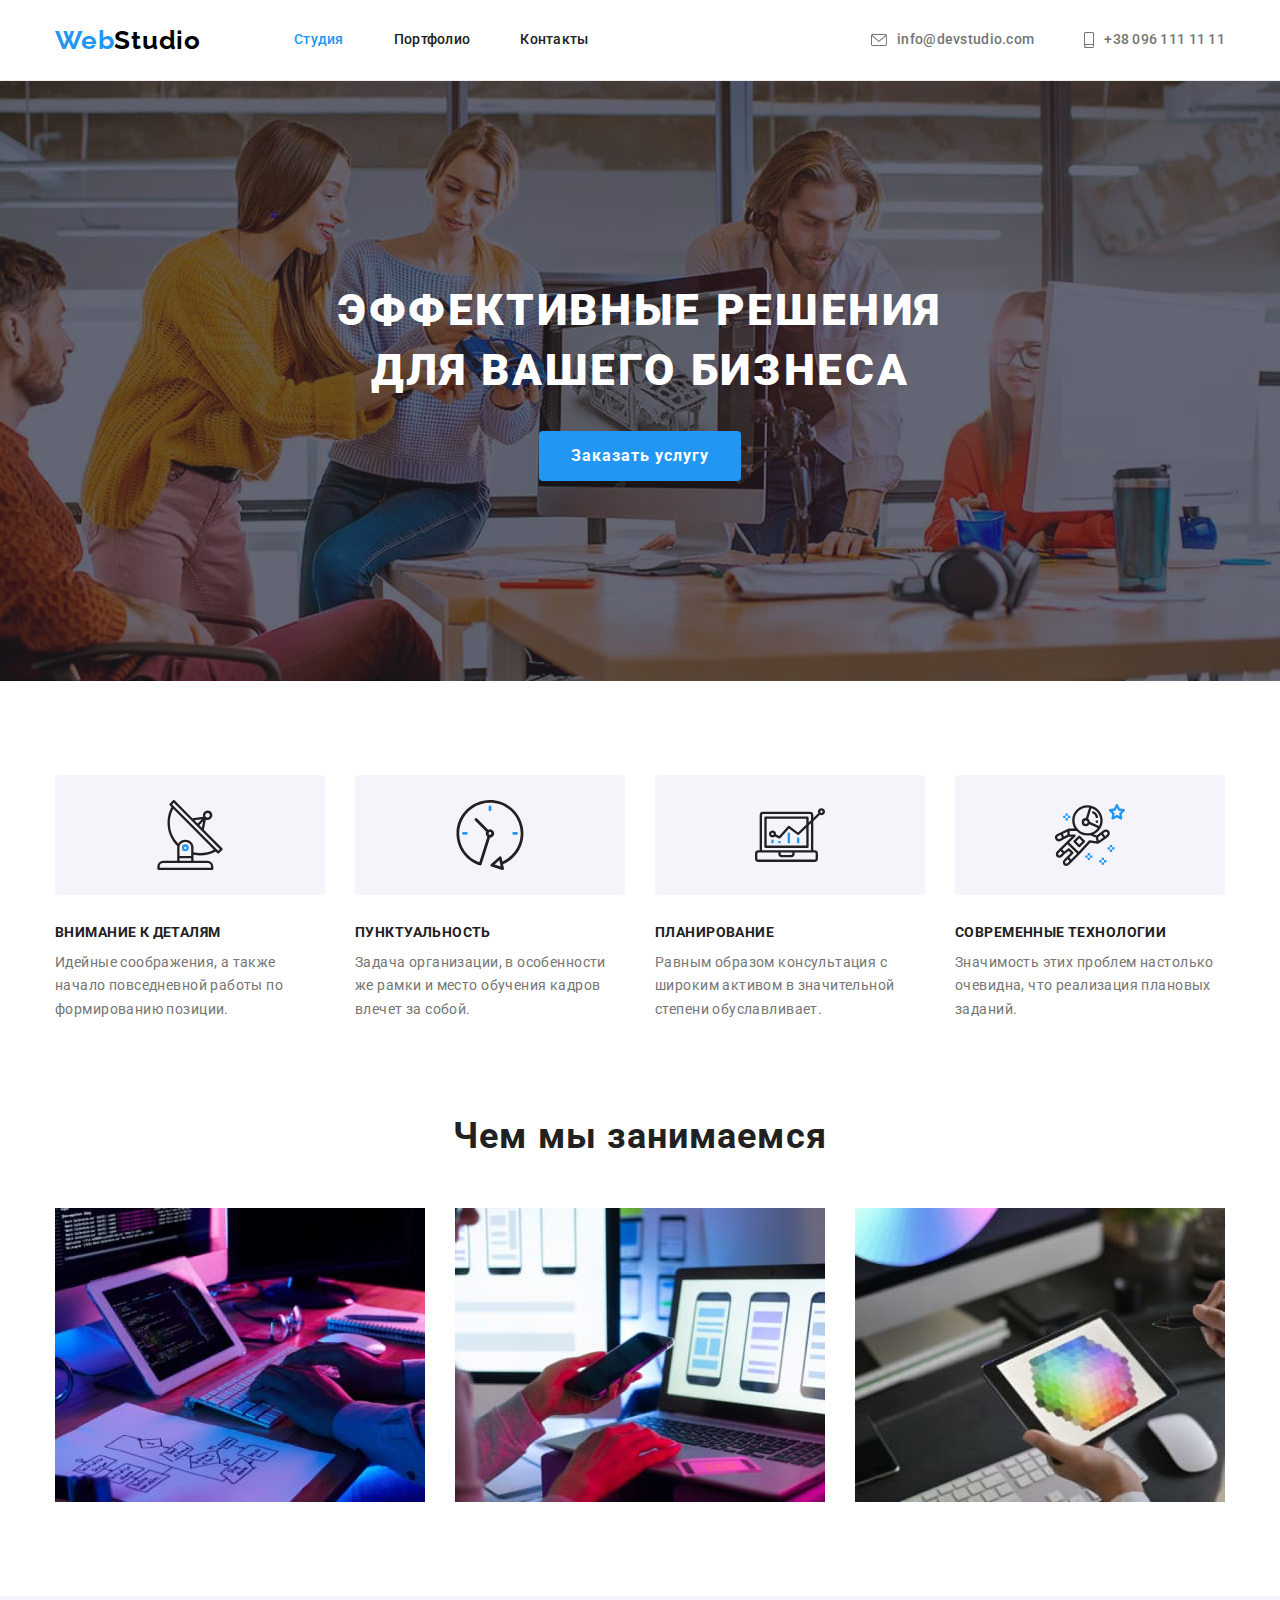
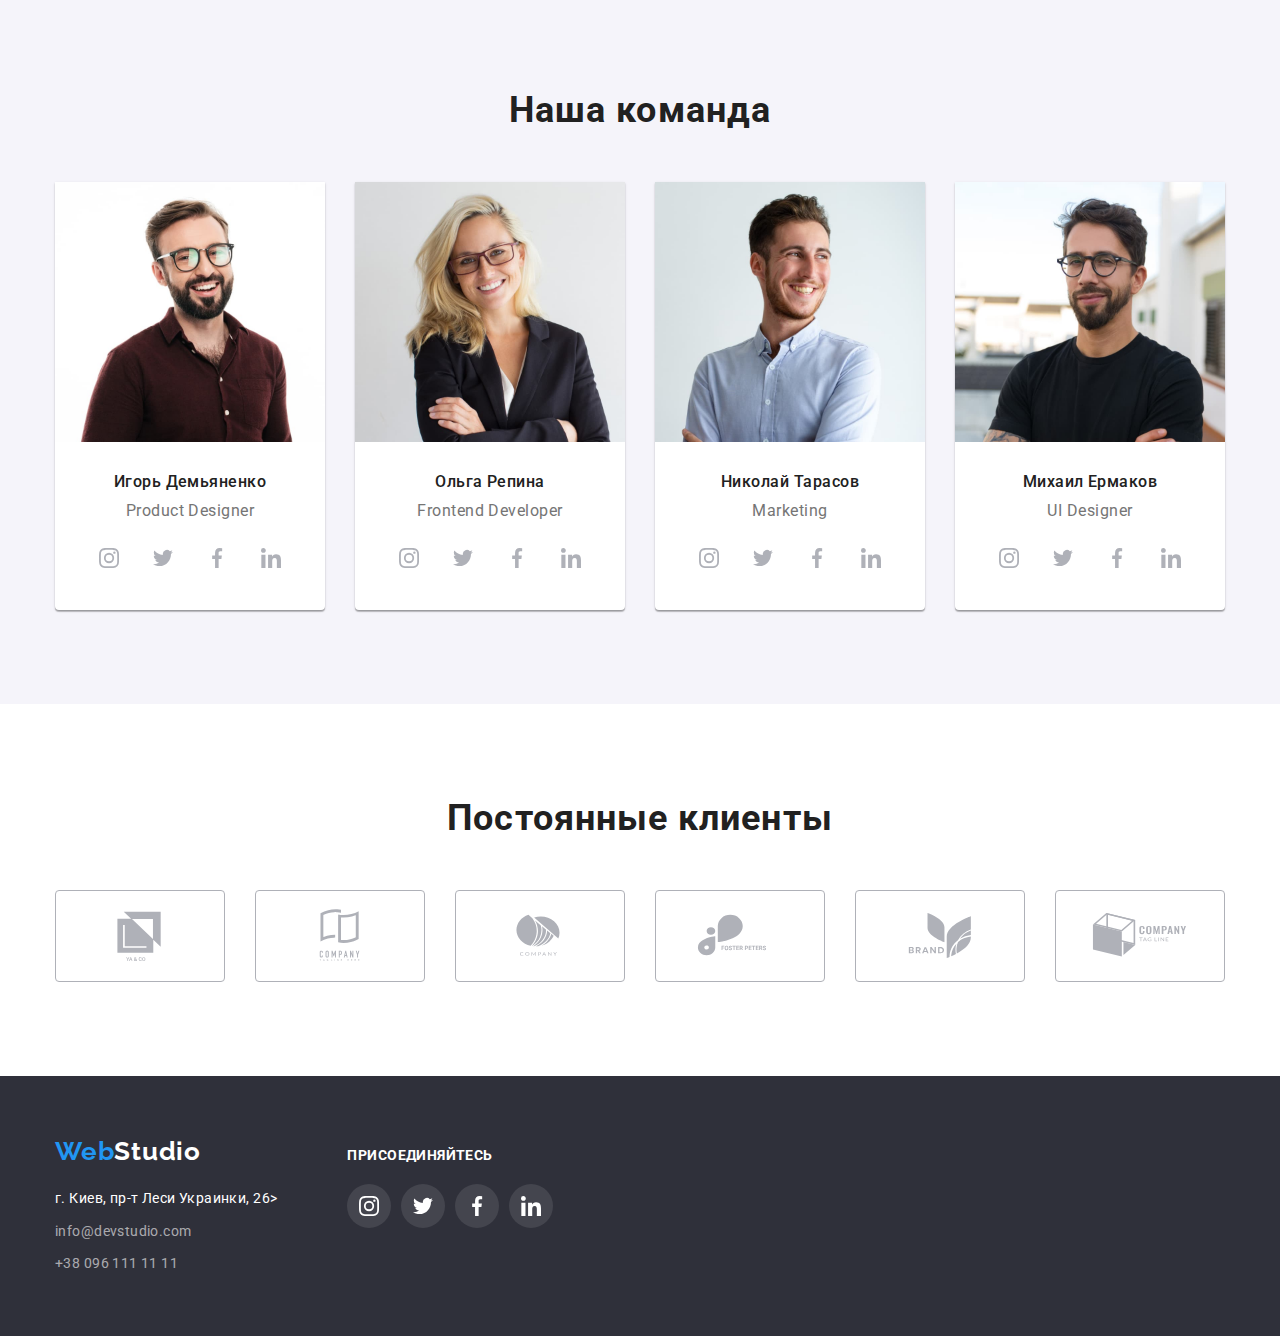
==== index.html @ 67832070 "data-cloned" ====
<!DOCTYPE html>
<html lang="ru">
  <head>
    <meta charset="UTF-8" />
    <meta http-equiv="X-UA-Compatible" content="IE=edge" />
    <meta name="viewport" content="width=device-width, initial-scale=1.0" />
    <title>WebStudio</title>
    <link
      href="https://fonts.googleapis.com/css2?family=Raleway:wght@700&family=Roboto:wght@400;500;700;900&display=swap"
      rel="stylesheet"
    />
    <link
      rel="stylesheet"
      href="https://cdnjs.cloudflare.com/ajax/libs/modern-normalize/1.1.0/modern-normalize.min.css"
    />
    <link rel="stylesheet" href="./css/styles.css" />
  </head>
  <body>
    <!-- Header -->
    <header class="header">
      <div class="container main-nav">
        <a href="index.html" lang="en" class="logo">Web<span class="header-logo">Studio</span></a>
        <nav>
          <ul class="site-nav list">
            <li class="list-item">
              <a class="link nav-link current" href="./index.html">Студия</a>
            </li>
            <li class="list-item">
              <a class="link nav-link" href="./portfolio.html">Портфолио</a>
            </li>
            <li class="list-item"><a class="link nav-link" href="">Контакты</a></li>
          </ul>
        </nav>
        <ul class="contact-list list">
          <li class="list-item">
            <a class="link contact-link" href="mailto:info@devstudio.com">
              <svg class="contact-icon" width="16" height="12">
                <use href="./images/symbol-defs.svg#icon-envelope"></use>
              </svg>
              info@devstudio.com
            </a>
          </li>
          <li class="list-item">
            <a class="link contact-link" href="tel:+380961111111">
              <svg class="contact-icon" width="10" height="16">
                <use href="./images/symbol-defs.svg#icon-smartphone"></use>
              </svg>
              +38 096 111 11 11
            </a>
          </li>
        </ul>
      </div>
    </header>
    <!-- Main  -->
    <main>
      <!-- Hero -->
      <section class="hero section">
        <div class="container">
          <h1 class="hero-title">Эффективные решения для вашего бизнеса</h1>
          <button class="button" type="button">Заказать услугу</button>
        </div>
      </section>
      <!-- Studio features -->
      <section class="features section">
        <div class="container">
          <h2 class="title visually-hidden">Особенности</h2>
          <ul class="features-list list">
            <li class="list-item">
              <div class="feature-box">
                <svg class="feature-icon">
                  <use href="./images/symbol-defs.svg#icon-attentiveness"></use>
                </svg>
              </div>
              <h3 class="sub-title">Внимание к деталям</h3>
              <p class="text">
                Идейные соображения, а также начало повседневной работы по формированию позиции.
              </p>
            </li>
            <li class="list-item">
              <div class="feature-box">
                <svg class="feature-icon">
                  <use href="./images/symbol-defs.svg#icon-punctuality"></use>
                </svg>
              </div>
              <h3 class="sub-title">Пунктуальность</h3>
              <p class="text">
                Задача организации, в особенности же рамки и место обучения кадров влечет за собой.
              </p>
            </li>
            <li class="list-item">
              <div class="feature-box">
                <svg class="feature-icon">
                  <use href="./images/symbol-defs.svg#icon-planning"></use>
                </svg>
              </div>
              <h3 class="sub-title">Планирование</h3>
              <p class="text">
                Равным образом консультация с широким активом в значительной степени обуславливает.
              </p>
            </li>
            <li class="list-item">
              <div class="feature-box">
                <svg class="feature-icon">
                  <use href="./images/symbol-defs.svg#icon-astronaut"></use>
                </svg>
              </div>
              <h3 class="sub-title">Современные технологии</h3>
              <p class="text">
                Значимость этих проблем настолько очевидна, что реализация плановых заданий.
              </p>
            </li>
          </ul>
        </div>
      </section>
      <!-- Doing something important))) -->
      <section class="section no-padding">
        <div class="container">
          <h2 class="title">Чем мы занимаемся</h2>
          <ul class="list works-list">
            <li class="list-item">
              <img
                class="works-img"
                src="./images/picture-1.jpg"
                alt="разработчик пишет десктопное приложение"
              />
            </li>
            <li class="list-item">
              <img
                class="works-img"
                src="./images/picture-2.jpg"
                alt="разработчик создает крос-платформенное приложение"
              />
            </li>
            <li class="list-item">
              <img
                class="works-img"
                src="./images/picture-3.jpg"
                alt="разработчик создает графический дизайн"
              />
            </li>
          </ul>
        </div>
      </section>
      <!-- My young team and me))) -->
      <section class="team section">
        <div class="container">
          <h2 class="title">Наша команда</h2>
          <ul class="list team-list">
            <li class="team-item">
              <div class="card-thumb">
                <div>
                  <img src="./images/photo-1.jpg" alt="Игорь Демьяненко" />
                </div>
                <div class="card-content">
                  <h3 class="name">Игорь Демьяненко</h3>
                  <p class="position" lang="en">Product Designer</p>
                  <ul class="social-networks list">
                    <li class="list-item">
                      <a class="social-link link" href="">
                        <svg class="social-icon">
                          <use href="./images/symbol-defs.svg#icon-instagram"></use>
                        </svg>
                      </a>
                    </li>
                    <li class="list-item">
                      <a class="social-link link" href="">
                        <svg class="social-icon">
                          <use href="./images/symbol-defs.svg#icon-twitter"></use>
                        </svg>
                      </a>
                    </li>
                    <li class="list-item">
                      <a class="social-link link" href="">
                        <svg class="social-icon">
                          <use href="./images/symbol-defs.svg#icon-facebook"></use>
                        </svg>
                      </a>
                    </li>
                    <li class="list-item">
                      <a class="social-link link" href="">
                        <svg class="social-icon">
                          <use href="./images/symbol-defs.svg#icon-linkedin"></use>
                        </svg>
                      </a>
                    </li>
                  </ul>
                </div>
              </div>
            </li>
            <li class="team-item">
              <div class="card-thumb">
                <div>
                  <img src="./images/photo-2.jpg" alt="Ольга Репина" />
                </div>
                <div class="card-content">
                  <h3 class="name">Ольга Репина</h3>
                  <p class="position" lang="en">Frontend Developer</p>
                  <ul class="social-networks list">
                    <li class="list-item">
                      <a class="social-link link" href="">
                        <svg class="social-icon">
                          <use href="./images/symbol-defs.svg#icon-instagram"></use>
                        </svg>
                      </a>
                    </li>
                    <li class="list-item">
                      <a class="social-link link" href="">
                        <svg class="social-icon">
                          <use href="./images/symbol-defs.svg#icon-twitter"></use>
                        </svg>
                      </a>
                    </li>
                    <li class="list-item">
                      <a class="social-link link" href="">
                        <svg class="social-icon">
                          <use href="./images/symbol-defs.svg#icon-facebook"></use>
                        </svg>
                      </a>
                    </li>
                    <li class="list-item">
                      <a class="social-link link" href="">
                        <svg class="social-icon">
                          <use href="./images/symbol-defs.svg#icon-linkedin"></use>
                        </svg>
                      </a>
                    </li>
                  </ul>
                </div>
              </div>
            </li>
            <li class="team-item">
              <div class="card-thumb">
                <div>
                  <img src="./images/photo-3.jpg" alt="Николай Тарасов" />
                </div>
                <div class="card-content">
                  <h3 class="name">Николай Тарасов</h3>
                  <p class="position" lang="en">Marketing</p>
                  <ul class="social-networks list">
                    <li class="list-item">
                      <a class="social-link link" href="">
                        <svg class="social-icon">
                          <use href="./images/symbol-defs.svg#icon-instagram"></use>
                        </svg>
                      </a>
                    </li>
                    <li class="list-item">
                      <a class="social-link link" href="">
                        <svg class="social-icon">
                          <use href="./images/symbol-defs.svg#icon-twitter"></use>
                        </svg>
                      </a>
                    </li>
                    <li class="list-item">
                      <a class="social-link link" href="">
                        <svg class="social-icon">
                          <use href="./images/symbol-defs.svg#icon-facebook"></use>
                        </svg>
                      </a>
                    </li>
                    <li class="list-item">
                      <a class="social-link link" href="">
                        <svg class="social-icon">
                          <use href="./images/symbol-defs.svg#icon-linkedin"></use>
                        </svg>
                      </a>
                    </li>
                  </ul>
                </div>
              </div>
            </li>
            <li class="team-item">
              <div class="card-thumb">
                <div>
                  <img src="./images/photo-4.jpg" alt="Михаил Ермаков" />
                </div>
                <div class="card-content">
                  <h3 class="name">Михаил Ермаков</h3>
                  <p class="position" lang="en">UI Designer</p>
                  <ul class="social-networks list">
                    <li class="list-item">
                      <a class="social-link link" href="">
                        <svg class="social-icon">
                          <use href="./images/symbol-defs.svg#icon-instagram"></use>
                        </svg>
                      </a>
                    </li>
                    <li class="list-item">
                      <a class="social-link link" href="">
                        <svg class="social-icon">
                          <use href="./images/symbol-defs.svg#icon-twitter"></use>
                        </svg>
                      </a>
                    </li>
                    <li class="list-item">
                      <a class="social-link link" href="">
                        <svg class="social-icon">
                          <use href="./images/symbol-defs.svg#icon-facebook"></use>
                        </svg>
                      </a>
                    </li>
                    <li class="list-item">
                      <a class="social-link link" href="">
                        <svg class="social-icon">
                          <use href="./images/symbol-defs.svg#icon-linkedin"></use>
                        </svg>
                      </a>
                    </li>
                  </ul>
                </div>
              </div>
            </li>
          </ul>
        </div>
      </section>
      <!-- CLIENTS -->
      <section class="section">
        <div class="container">
          <h2 class="title">Постоянные клиенты</h2>
          <ul class="client-list list">
            <li class="list-item">
              <a class="client-link link" href="">
                <svg class="client-icon">
                  <use href="./images/symbol-defs.svg#icon-client-1"></use>
                </svg>
              </a>
            </li>
            <li class="list-item">
              <a class="client-link link" href="">
                <svg class="client-icon">
                  <use href="./images/symbol-defs.svg#icon-client-2"></use>
                </svg>
              </a>
            </li>
            <li class="list-item">
              <a class="client-link link" href="">
                <svg class="client-icon">
                  <use href="./images/symbol-defs.svg#icon-client-3"></use>
                </svg>
              </a>
            </li>
            <li class="list-item">
              <a class="client-link link" href="">
                <svg class="client-icon">
                  <use href="./images/symbol-defs.svg#icon-client-4"></use>
                </svg>
              </a>
            </li>
            <li class="list-item">
              <a class="client-link link" href="">
                <svg class="client-icon">
                  <use href="./images/symbol-defs.svg#icon-client-5"></use>
                </svg>
              </a>
            </li>
            <li class="list-item">
              <a class="client-link link" href="">
                <svg class="client-icon">
                  <use href="./images/symbol-defs.svg#icon-client-6"></use>
                </svg>
              </a>
            </li>
          </ul>
        </div>
      </section>
    </main>
    <!-- Footer -->
    <footer class="footer">
      <div class="container footer-box">
        <div class="footer-nav">
          <div class="footer-logotype">
            <a href="/" lang="en" class="logo link">Web<span class="footer-logo">Studio</span></a>
          </div>
          <address class="address">
            <a
              class="link address"
              href="https://www.google.com/maps/d/embed?mid=10uSM3H-mIU3GznYo2szRIEphczw&ehbc=2E312F"
              target="blank"
              >г. Киев, пр-т Леси Украинки, 26></a
            >
          </address>
          <ul class="list">
            <li class="contact-item">
              <a class="footer-contact link" href="mailto:info@devstudio.com">info@devstudio.com</a>
            </li>
            <li class="contact-item">
              <a class="footer-contact link" href="tel:+380961111111">+38 096 111 11 11</a>
            </li>
          </ul>
        </div>
        <div class="follow-box">
          <p class="follow-text">присоединяйтесь</p>
          <ul class="social-networks list">
            <li class="list-item">
              <a class="social-link link follow-link" href="">
                <svg class="social-icon">
                  <use href="./images/symbol-defs.svg#icon-instagram"></use>
                </svg>
              </a>
            </li>
            <li class="list-item">
              <a class="social-link link follow-link" href="">
                <svg class="social-icon">
                  <use href="./images/symbol-defs.svg#icon-twitter"></use>
                </svg>
              </a>
            </li>
            <li class="list-item">
              <a class="social-link link follow-link" href="">
                <svg class="social-icon">
                  <use href="./images/symbol-defs.svg#icon-facebook"></use>
                </svg>
              </a>
            </li>
            <li class="list-item">
              <a class="social-link link follow-link" href="">
                <svg class="social-icon">
                  <use href="./images/symbol-defs.svg#icon-linkedin"></use>
                </svg>
              </a>
            </li>
          </ul>
        </div>
      </div>
    </footer>
  </body>
</html>
---- css/styles.css ----
:root {
  --header-primary-color: #212121;
  --header-secondary-color: #757575;
  --header-border: #ececec;
  --logo-primary-color: #2196f3;
  --logo-secondary-color: #000000;
  --third-logo-color: #ffffff;
  --header-bckgrnd-color: #ffffff;
  --primary-bckgrnd-color: #ffffff;
  --secondary-bckgrnd-color: #f5f4fa;
  --accent-color: #2196f3;
  --main-title-color: #ffffff;
  --secondary-title-color: #212121;
  --btn-color: #ffffff;
  --btn-bckgrnd-color: #2196f3;
  --btn-hover-focus-bckgrnd: #188ce8;
  --scnd-btn-hover-focus-color: #ffffff;
  --scnd-bckgrnd-btn-hover-focus-color: #2196f3;
  --secondary-btn-color: #212121;
  --secondary-btn-bckgrnd: #f5f4fa;
  --text-color: #757575;
  --footer-bckgrnd-color: #2f303a;
  --contact-footer-color: rgba(255, 255, 255, 0.6);
  --address-color: #ffffff;
  --portfolio-card-bg: #eeeeee;
  --hero-bg: #c4c4c4;
  --hero-gradient: rgba(47, 48, 58, 0.4);
  --hero-border: #000000;
  --link-icon-color: #afb1b8;
  --icon-margin: 30px;
  --follow-link-bg: rgba(255, 255, 255, 0.1);
}

/* ---Global classes and selectors--- */
.link {
  text-decoration: none;
}
.list {
  list-style: none;
  margin: 0;
  padding: 0;
}

.title {
  margin-top: 0%;
  margin-bottom: 50px;

  font-size: 36px;
  line-height: 1.16;
  text-align: center;
  letter-spacing: 0.03em;
  color: var(--secondary-title-color);
  font-weight: 700;
}
img {
  display: block;
  max-width: 100%;
  height: auto;
}
body {
  color: var(--text-color);
  background-color: var(--primary-bckgrnd-color);
  font-family: Roboto, sans-serif;
}

.section {
  padding-top: 94px;
  padding-bottom: 94px;
}
.container {
  width: 1200px;
  padding-left: 15px;
  padding-right: 15px;
  margin-left: auto;
  margin-right: auto;
}

.no-padding {
  padding-top: 0;
}

/* ---Header classes--- */
.header {
  border-bottom: 1px solid var(--header-border);
  background-color: var(--header-bckgrnd-color);
  font-weight: 500;
  font-size: 14px;
  line-height: 1.14;
  letter-spacing: 0.02em;
}

.logo {
  margin-right: 93px;

  font-family: Raleway;
  font-weight: 700;
  font-size: 26px;
  line-height: 1.19;
  letter-spacing: 0.03em;
  color: var(--logo-primary-color);
  text-decoration: none;
}

.header-logo {
  color: var(--logo-secondary-color);
}

.header .link:hover,
.header .link:focus {
  color: var(--accent-color);
}

.nav-link {
  display: block;
  padding-top: 32px;
  padding-bottom: 32px;
  color: var(--header-primary-color);
}

.current {
  color: var(--accent-color);
}

.contact-link {
  display: inline-flex;
  align-items: center;
  color: var(--header-secondary-color);
  padding-top: 32px;
  padding-bottom: 32px;
}

.main-nav {
  display: flex;
  align-items: center;
  justify-content: space-between;
}

.site-nav {
  display: flex;
}

.site-nav .list-item:not(:last-child) {
  margin-right: 50px;
}

.contact-list {
  display: flex;
  margin-left: auto;
  align-items: center;
}

.contact-list .list-item:not(:last-child) {
  margin-right: 50px;
}

.contact-icon {
  fill: currentcolor;
  margin-right: 10px;
}

/*--- Hero styles ---*/

.hero {
  padding-top: 200px;
  padding-bottom: 200px;
  background-image: linear-gradient(to right, var(--hero-gradient), var(--hero-gradient)),
    url(../images/hero-bg.jpg);
  background-position: center;
  background-size: 1600px 600px;
  background-repeat: no-repeat;
  background-color: var(--hero-bg);
  text-align: center;
}

.hero-title {
  margin-top: 0;
  margin-bottom: 30px;
  max-width: 700px;
  margin-left: auto;
  margin-right: auto;

  font-weight: 900;
  font-size: 44px;
  line-height: 1.36;
  letter-spacing: 0.06em;
  text-transform: uppercase;
  color: var(--main-title-color);
}
.button {
  min-width: 200px;
  padding: 10px 32px;
  border-radius: 4px;
  border: none;
  font-weight: 700;
  font-size: 16px;
  line-height: 1.87;
  letter-spacing: 0.06em;
  cursor: pointer;
  color: var(--btn-color);
  background-color: var(--btn-bckgrnd-color);
}

.button:focus,
.button:hover {
  background-color: var(--btn-hover-focus-bckgrnd);
}

/* Studio features */

.features {
  font-size: 14px;
  letter-spacing: 0.03em;
}

.visually-hidden {
  position: absolute;
  clip: rect(0 0 0 0);
  width: 1px;
  height: 1px;
  margin: -1px;
}

.features-list {
  display: flex;
  flex-wrap: wrap;
  flex-direction: row;
  margin-right: calc(-1 * var(--icon-margin));
  margin-bottom: calc(-1 * var(--icon-margin));
}
.features-list .list-item {
  margin-right: var(--icon-margin);
  margin-bottom: var(--icon-margin);
  flex-basis: calc(100% / 4 - var(--icon-margin));
}
.feature-box {
  display: block;
  height: 120px;
  width: 100%;
  margin-bottom: 30px;
  border-radius: 4px;
  padding: 25px 100px;
  background-color: #f5f4fa;
}

.feature-icon {
  width: 70px;
  height: 70px;
}

.sub-title {
  margin-top: 0;
  margin-bottom: 10px;

  font-weight: 700;
  font-size: inherit;
  line-height: 1.14;
  text-transform: uppercase;
  color: var(--secondary-title-color);
}
.text {
  margin-top: 0;
  margin-bottom: 0;

  line-height: 1.71;
  font-size: inherit;
}
/* --- Doing something important))) --- */

.works-list {
  display: flex;
  flex-wrap: wrap;
  margin-bottom: calc(-1 * var(--icon-margin));
  margin-right: calc(-1 * var(--icon-margin));
}
.works-list .list-item {
  flex-basis: calc(100% / 3 - var(--icon-margin));
  margin-right: var(--icon-margin);
  margin-bottom: var(--icon-margin);
}

/*--- My young team and me ---))) */
.team {
  background-color: var(--secondary-bckgrnd-color);
  line-height: 1.19;
  font-size: 16px;
  letter-spacing: 0.03em;
}

.team-list {
  display: flex;
  flex-wrap: wrap;
  margin-right: calc(-1 * var(--icon-margin));
  margin-bottom: calc(-1 * var(--icon-margin));
}
.team-item {
  flex-basis: calc(100% / 4 - var(--icon-margin));
  margin-right: var(--icon-margin);
  margin-bottom: var(--icon-margin);
}

.card-thumb {
  box-shadow: 0px 2px 1px 0px #00000033, 0px 1px 1px 0px #00000024, 0px 1px 3px 0px #0000001f;
  background-color: var(--header-bckgrnd-color);
  overflow: hidden;
}

.card-content {
  padding-top: 30px;
  padding-bottom: 30px;
  text-align: center;
}
.card-thumb,
.card-content {
  border-bottom-left-radius: 4px;
  border-bottom-right-radius: 4px;
}
.name {
  margin-top: 0;
  margin-bottom: 10px;
  font-size: inherit;
  font-weight: 500;
  color: var(--secondary-title-color);
}

.position {
  color: var(--text-color);
  margin-top: 0;
  margin-bottom: 16px;
}
.social-networks {
  display: inline-flex;
  align-items: center;
}
.social-networks .list-item:not(:last-child) {
  margin-right: 10px;
}
.social-link {
  display: flex;
  justify-content: center;
  align-items: center;
  width: 44px;
  height: 44px;
  padding: 12px;
  border-radius: 50%;
  color: var(--link-icon-color);
}
.social-link:hover,
.social-link:focus {
  background-color: var(--scnd-bckgrnd-btn-hover-focus-color);
  color: var(--scnd-btn-hover-focus-color);
}
.social-icon {
  width: 20px;
  height: 20px;
  fill: currentColor;
}

/* CLIENTS */
.client-list {
  display: flex;
  flex-wrap: wrap;
  align-items: center;
  margin-right: calc(-1 * var(--icon-margin));
  margin-bottom: calc(-1 * var(--icon-margin));
}
.client-list .list-item {
  flex-basis: calc(100% / 6 - var(--icon-margin));
  margin-right: var(--icon-margin);
  margin-bottom: var(--icon-margin);
}
.client-link {
  color: var(--link-icon-color);
  display: flex;
  justify-content: center;
  align-items: center;
  height: 92px;
  width: 100%;
  border: 1px solid var(--link-icon-color);
  border-radius: 4px;
}
.client-link:hover,
.client-link:focus {
  color: var(--accent-color);
  border-color: var(--accent-color);
}
.client-icon {
  fill: currentColor;
  width: 106px;
  height: 60px;
}
/* ---Footer--- */

.footer {
  background-color: var(--footer-bckgrnd-color);
  padding-top: 60px;
  padding-bottom: 60px;
}
.footer-box {
  display: flex;
  align-items: baseline;
}
.footer-nav {
  margin-right: 70px;
}
.footer-logo {
  color: var(--third-logo-color);
}
.footer .logo {
  margin-right: 0;
}
.footer-logotype {
  margin-bottom: 20px;
}
.address {
  margin-bottom: 9px;
  font-style: normal;
  font-weight: normal;
  font-size: 14px;
  line-height: 1.71;
  font-family: Roboto;
  letter-spacing: 0.03em;
  color: var(--address-color);
}
.footer-contact {
  font-size: 14px;
  line-height: 1.71;
  letter-spacing: 0.03em;
  color: var(--contact-footer-color);
}

.list .contact-item:not(:last-child) {
  margin-bottom: 9px;
}
.follow-text {
  margin-bottom: 20px;
  margin-top: 0;
  font-weight: 700;
  font-size: 14px;
  line-height: 1.14;
  letter-spacing: 0.03em;
  text-transform: uppercase;

  color: var(--address-color);
}
.social-link.link.follow-link {
  color: var(--address-color);
  background-color: var(--follow-link-bg);
}
.social-link.link.follow-link:hover,
.social-link.link.follow-link:focus {
  background-color: var(--scnd-bckgrnd-btn-hover-focus-color);
}

/*---NEXT PAGE---

--- Portfolio ---*/
.btn-list {
  display: flex;
  justify-content: center;
  margin-bottom: 50px;
}
.portfolio-btn {
  padding: 6px 22px;
  border-color: transparent;
  border-radius: 4px;

  font-weight: 500;
  font-size: 16px;
  line-height: 1.62;
  text-align: center;
  letter-spacing: 0.03em;
  color: var(--secondary-btn-color);
  background-color: var(--secondary-btn-bckgrnd);
}

.btn-list .btn-item:not(:last-child) {
  margin-right: 8px;
}

.portfolio-btn:focus,
.portfolio-btn:hover {
  color: var(--scnd-btn-hover-focus-color);
  background-color: var(--scnd-bckgrnd-btn-hover-focus-color);
  box-shadow: 0px 2px 2px 0px rgba(0, 0, 0, 0.12), 0px 1px 2px 0px rgba(0, 0, 0, 0.08),
    0px 3px 1px 0px rgba(0, 0, 0, 0.1);
  cursor: pointer;
}
/* ---------Portfolio - Gallery-------- */

.gallery {
  display: flex;
  flex-wrap: wrap;
  margin-right: calc(-1 * var(--icon-margin));
  margin-bottom: calc(-1 * var(--icon-margin));
}
.portfolio-title {
  margin-top: 0;
  margin-bottom: 4px;
  font-weight: 700;
  font-size: 18px;
  line-height: 2;
  letter-spacing: 0.06em;
  color: var(--secondary-title-color);
}

.portfolio-text {
  margin: 0;
  font-size: 16px;
  line-height: 1.87;
  letter-spacing: 0.03em;
}

.flex-item {
  flex-basis: calc(100% / 3 - var(--icon-margin));
  margin-bottom: var(--icon-margin);
  margin-right: var(--icon-margin);
}
.flex-item:hover,
.flex-item-focus {
  box-shadow: 1px 4px 6px 0px rgba(0, 0, 0, 0.16), 0px 4px 4px 0px rgba(0, 0, 0, 0.06),
    0px 1px 1px 0px rgba(0, 0, 0, 0.12);
  cursor: pointer;
}

.portfolio-content {
  padding-top: 20px;
  padding-bottom: 20px;
  padding-left: 24px;
  padding-right: 24px;
  background-color: var(--primary-bckgrnd-color);
  border: 1px solid #eeeeee;
}
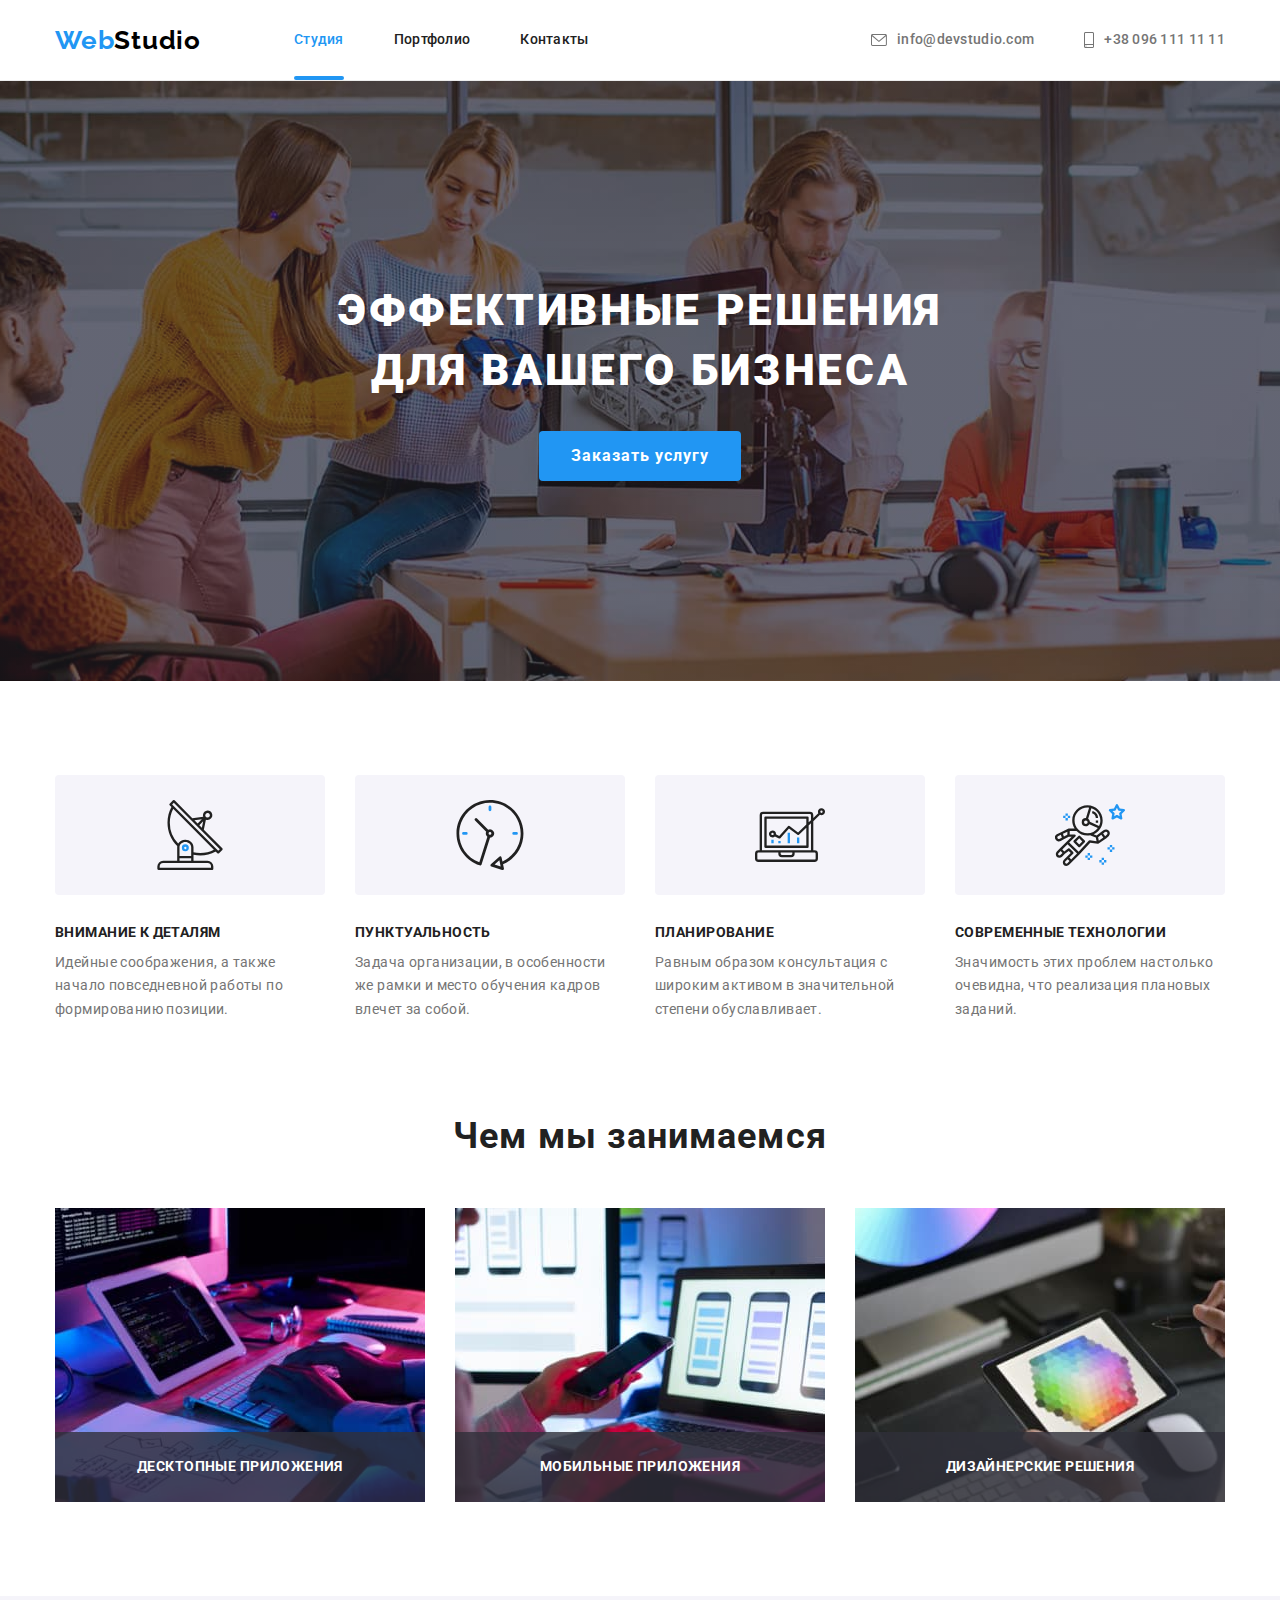
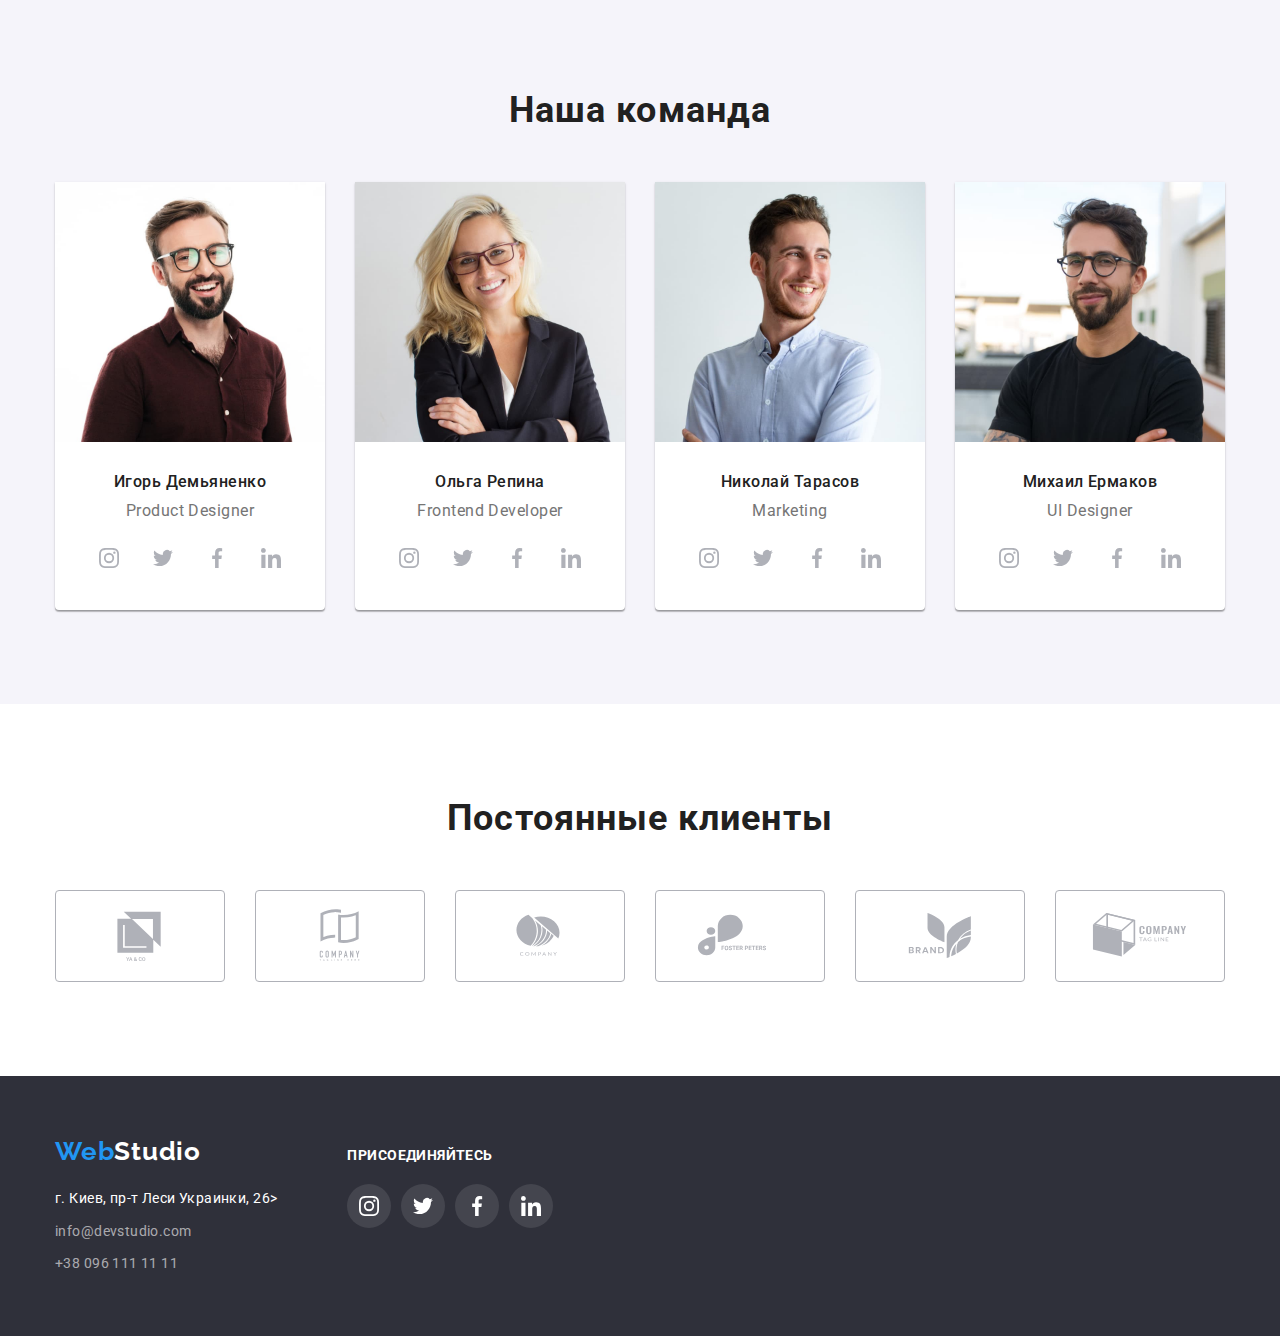
==== commit bb02313c: "heder-works-section-completer" ====
--- a/index.html
+++ b/index.html
@@ -118,25 +118,34 @@
           <h2 class="title">Чем мы занимаемся</h2>
           <ul class="list works-list">
             <li class="list-item">
-              <img
-                class="works-img"
-                src="./images/picture-1.jpg"
-                alt="разработчик пишет десктопное приложение"
-              />
-            </li>
-            <li class="list-item">
-              <img
-                class="works-img"
-                src="./images/picture-2.jpg"
-                alt="разработчик создает крос-платформенное приложение"
-              />
-            </li>
-            <li class="list-item">
-              <img
-                class="works-img"
-                src="./images/picture-3.jpg"
-                alt="разработчик создает графический дизайн"
-              />
+              <div class="works-thumb">
+                <img
+                  class="works-img"
+                  src="./images/picture-1.jpg"
+                  alt="разработчик пишет десктопное приложение"
+                />
+                <div class="works-description">Десктопные приложения</div>
+              </div>
+            </li>
+            <li class="list-item">
+              <div class="works-thumb">
+                <img
+                  class="works-img"
+                  src="./images/picture-2.jpg"
+                  alt="разработчик создает крос-платформенное приложение"
+                />
+                <div class="works-description">Мобильные приложения</div>
+              </div>
+            </li>
+            <li class="list-item">
+              <div class="works-thumb">
+                <img
+                  class="works-img"
+                  src="./images/picture-3.jpg"
+                  alt="разработчик создает графический дизайн"
+                />
+                <div class="works-description">Дизайнерские решения</div>
+              </div>
             </li>
           </ul>
         </div>
--- a/css/styles.css
+++ b/css/styles.css
@@ -118,9 +118,20 @@
 }
 
 .current {
+  position: relative;
   color: var(--accent-color);
 }
-
+.current::after {
+  position: absolute;
+  bottom: 0;
+  left: 0;
+  content: '';
+  display: inline-flex;
+  width: 100%;
+  height: 4px;
+  background-color: var(--accent-color);
+  border-radius: 2px;
+}
 .contact-link {
   display: inline-flex;
   align-items: center;
@@ -272,10 +283,31 @@
   margin-bottom: calc(-1 * var(--icon-margin));
   margin-right: calc(-1 * var(--icon-margin));
 }
+
 .works-list .list-item {
   flex-basis: calc(100% / 3 - var(--icon-margin));
   margin-right: var(--icon-margin);
   margin-bottom: var(--icon-margin);
+}
+.works-thumb {
+  position: relative;
+}
+.works-description {
+  position: absolute;
+  bottom: 0;
+  width: 100%;
+  height: 70px;
+  display: flex;
+  justify-content: center;
+  align-items: center;
+  font-weight: 700;
+  font-size: 14px;
+  line-height: 1.14;
+  letter-spacing: 0.03em;
+  text-transform: uppercase;
+
+  color: var(--main-title-color);
+  background-color: rgba(47, 48, 58, 0.8);
 }
 
 /*--- My young team and me ---))) */
